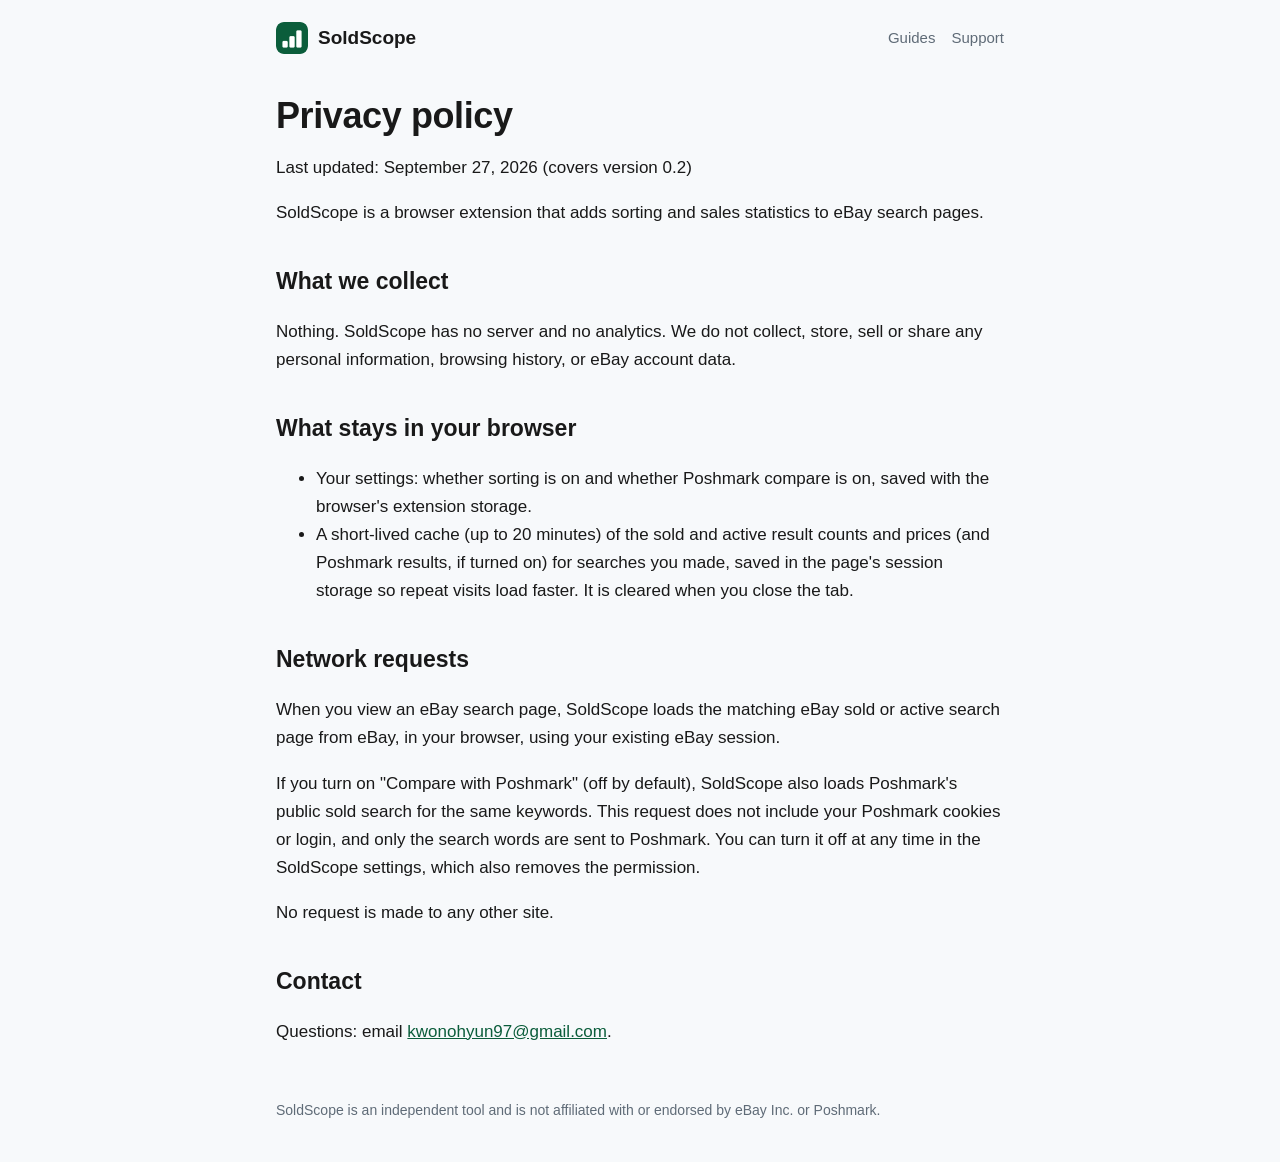
==== privacy.html @ d0a8475a "SoldScope site: home, guides, privacy policy" ====
<!doctype html>
<html lang="en">
<head>
  <meta charset="utf-8">
  <meta name="viewport" content="width=device-width, initial-scale=1">
  <title>SoldScope privacy policy</title>
  <meta name="description" content="SoldScope collects no personal data. It has no server and runs entirely in your browser.">
  <link rel="canonical" href="https://soldscopeapp.github.io/privacy.html">
  <link rel="icon" href="img/icon128.png">
  <link rel="stylesheet" href="style.css">
</head>
<body>
<header>
  <a class="brand" href="./"><img src="img/icon128.png" alt="">SoldScope</a>
  <nav><a href="guides/sort-ebay-by-most-sold.html">Guides</a><a href="./#support">Support</a></nav>
</header>
<main>
  <h1>Privacy policy</h1>
  <p>Last updated: September 27, 2026 (covers version 0.2)</p>
  <p>SoldScope is a browser extension that adds sorting and sales statistics to eBay search pages.</p>
  <h2>What we collect</h2>
  <p>Nothing. SoldScope has no server and no analytics. We do not collect, store, sell or share any personal information, browsing history, or eBay account data.</p>
  <h2>What stays in your browser</h2>
  <ul>
  <li>Your settings: whether sorting is on and whether Poshmark compare is on, saved with the browser&#x27;s extension storage.</li>
  <li>A short-lived cache (up to 20 minutes) of the sold and active result counts and prices (and Poshmark results, if turned on) for searches you made, saved in the page&#x27;s session storage so repeat visits load faster. It is cleared when you close the tab.</li>
  </ul>
  <h2>Network requests</h2>
  <p>When you view an eBay search page, SoldScope loads the matching eBay sold or active search page from eBay, in your browser, using your existing eBay session.</p>
  <p>If you turn on &quot;Compare with Poshmark&quot; (off by default), SoldScope also loads Poshmark&#x27;s public sold search for the same keywords. This request does not include your Poshmark cookies or login, and only the search words are sent to Poshmark. You can turn it off at any time in the SoldScope settings, which also removes the permission.</p>
  <p>No request is made to any other site.</p>
  <h2>Contact</h2>
  <p>Questions: email <a href="mailto:kwonohyun97@gmail.com?subject=SoldScope">kwonohyun97@gmail.com</a>.</p>
</main>
<footer>SoldScope is an independent tool and is not affiliated with or endorsed by eBay Inc. or Poshmark.</footer>
</body>
</html>
---- style.css ----
:root {
  --green: #0b5d3b;
  --green-2: #0f7a4f;
  --ink: #191919;
  --muted: #5f6b77;
  --line: #e5e8ec;
  --bg: #f7f9fb;
  --card: #ffffff;
}
@media (prefers-color-scheme: dark) {
  :root:not([data-theme="light"]) {
    --green: #4fc28a;
    --green-2: #3aa874;
    --ink: #e8ecef;
    --muted: #a3adb7;
    --line: #2c3238;
    --bg: #121518;
    --card: #1a1e22;
  }
}
* { box-sizing: border-box; }
body {
  margin: 0;
  background: var(--bg);
  color: var(--ink);
  font: 17px/1.65 -apple-system, "Segoe UI", Roboto, Arial, sans-serif;
}
a { color: var(--green); }
header, main, footer { max-width: 760px; margin: 0 auto; padding: 0 16px; }
header { display: flex; align-items: center; justify-content: space-between; padding-top: 22px; padding-bottom: 22px; }
.brand { display: flex; align-items: center; gap: 10px; font-weight: 700; color: var(--ink); text-decoration: none; font-size: 19px; }
.brand img { width: 32px; height: 32px; border-radius: 8px; }
nav a { margin-left: 16px; font-size: 15px; color: var(--muted); text-decoration: none; }
nav a:hover { color: var(--green); }
h1 { font-size: 36px; line-height: 1.2; margin: 18px 0 12px; letter-spacing: -0.4px; }
h2 { font-size: 23px; margin: 36px 0 8px; }
h3 { font-size: 18px; margin: 24px 0 6px; }
p.lede { font-size: 20px; color: var(--muted); margin-top: 0; }
.btn {
  display: inline-block; padding: 12px 22px; border-radius: 999px; background: var(--green); color: #fff;
  text-decoration: none; font-weight: 700; margin: 8px 0 4px;
}
.btn:hover { background: var(--green-2); }
.card { background: var(--card); border: 1px solid var(--line); border-radius: 14px; padding: 18px 20px; margin: 16px 0; }
.shot { width: 100%; border-radius: 12px; border: 1px solid var(--line); margin: 18px 0; }
code, .formula {
  background: var(--card); border: 1px solid var(--line); border-radius: 8px; padding: 2px 7px; font-size: 15px;
}
.formula { display: block; padding: 12px 16px; font-size: 17px; margin: 12px 0; }
table { width: 100%; border-collapse: collapse; margin: 12px 0; font-size: 16px; }
th, td { text-align: left; padding: 8px 10px; border-bottom: 1px solid var(--line); }
.note { font-size: 14px; color: var(--muted); }
footer { padding-top: 36px; padding-bottom: 40px; color: var(--muted); font-size: 14px; }
@media (max-width: 560px) {
  h1 { font-size: 29px; }
  nav a { margin-left: 10px; }
}
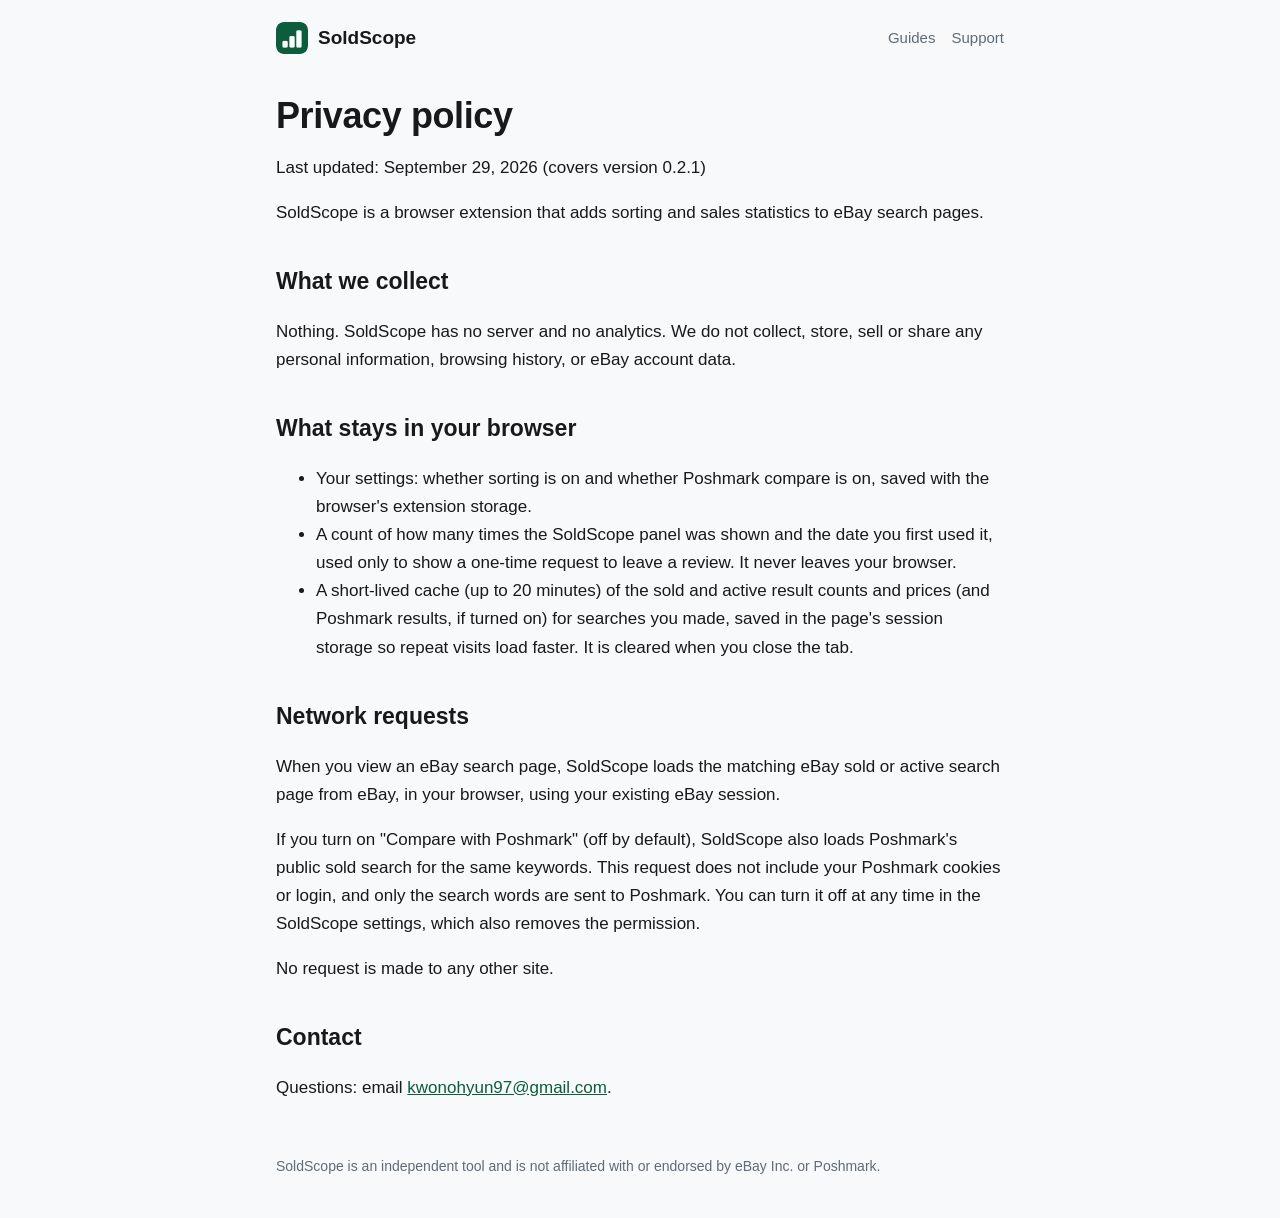
==== commit d23d92ab: "Privacy policy: mention local review-prompt counter (v0.2.1)" ====
--- a/privacy.html
+++ b/privacy.html
@@ -16,13 +16,14 @@
 </header>
 <main>
   <h1>Privacy policy</h1>
-  <p>Last updated: September 27, 2026 (covers version 0.2)</p>
+  <p>Last updated: September 29, 2026 (covers version 0.2.1)</p>
   <p>SoldScope is a browser extension that adds sorting and sales statistics to eBay search pages.</p>
   <h2>What we collect</h2>
   <p>Nothing. SoldScope has no server and no analytics. We do not collect, store, sell or share any personal information, browsing history, or eBay account data.</p>
   <h2>What stays in your browser</h2>
   <ul>
   <li>Your settings: whether sorting is on and whether Poshmark compare is on, saved with the browser&#x27;s extension storage.</li>
+  <li>A count of how many times the SoldScope panel was shown and the date you first used it, used only to show a one-time request to leave a review. It never leaves your browser.</li>
   <li>A short-lived cache (up to 20 minutes) of the sold and active result counts and prices (and Poshmark results, if turned on) for searches you made, saved in the page&#x27;s session storage so repeat visits load faster. It is cleared when you close the tab.</li>
   </ul>
   <h2>Network requests</h2>
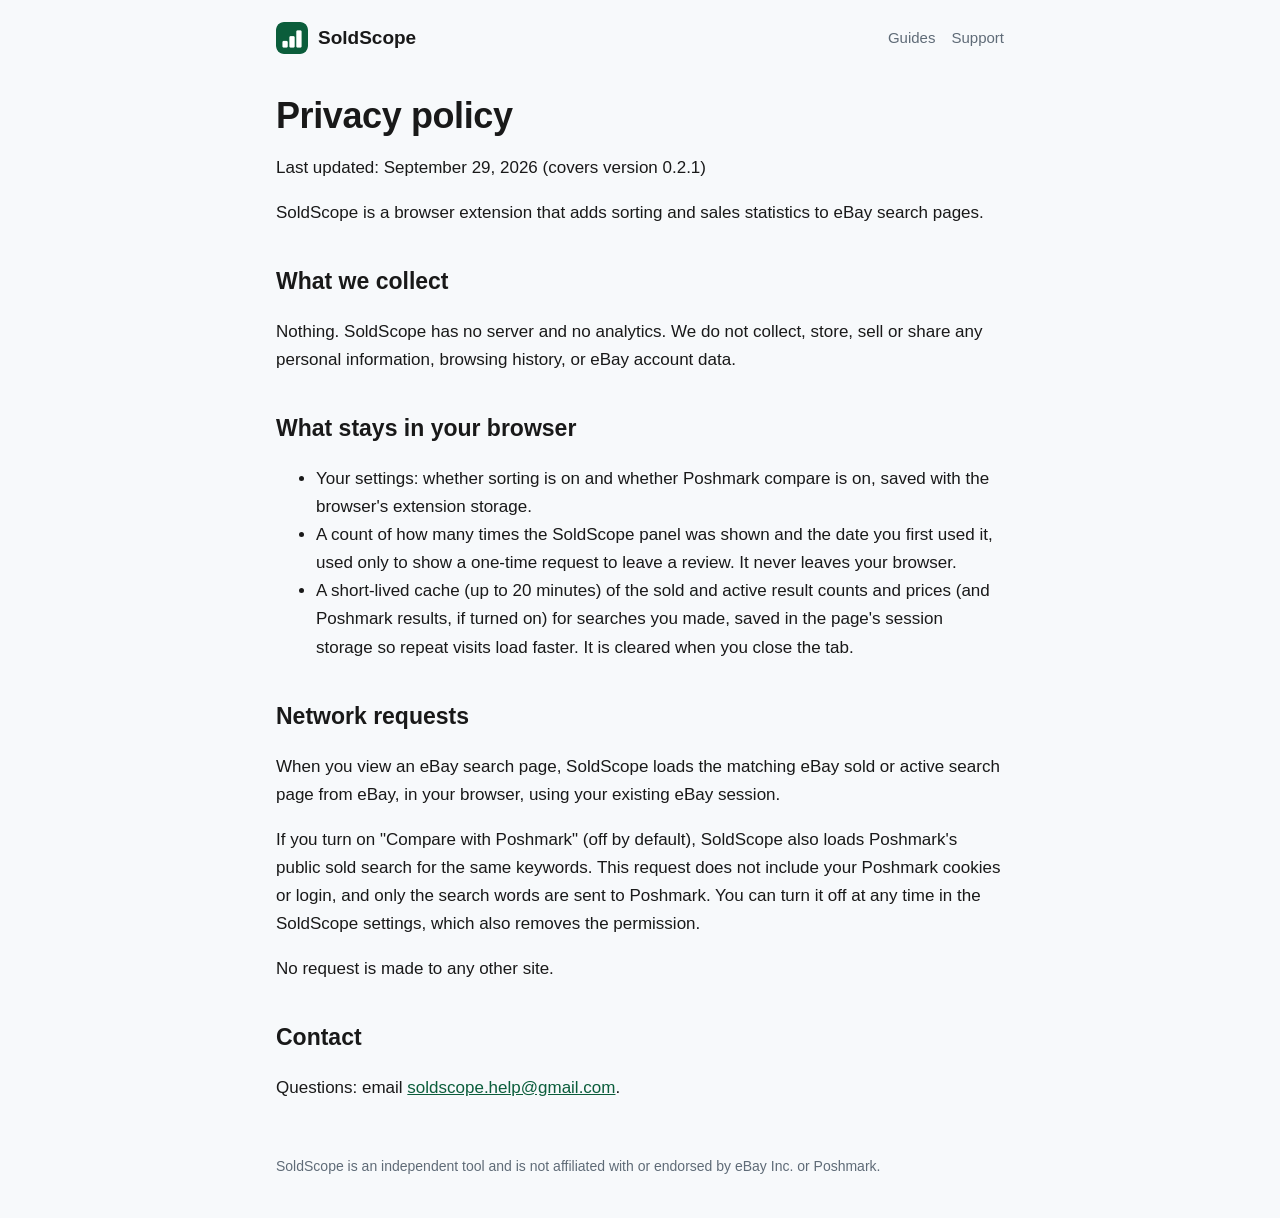
==== commit 9df6d3cf: "Support email: soldscope.help@gmail.com" ====
--- a/privacy.html
+++ b/privacy.html
@@ -31,7 +31,7 @@
   <p>If you turn on &quot;Compare with Poshmark&quot; (off by default), SoldScope also loads Poshmark&#x27;s public sold search for the same keywords. This request does not include your Poshmark cookies or login, and only the search words are sent to Poshmark. You can turn it off at any time in the SoldScope settings, which also removes the permission.</p>
   <p>No request is made to any other site.</p>
   <h2>Contact</h2>
-  <p>Questions: email <a href="mailto:kwonohyun97@gmail.com?subject=SoldScope">kwonohyun97@gmail.com</a>.</p>
+  <p>Questions: email <a href="mailto:soldscope.help@gmail.com?subject=SoldScope">soldscope.help@gmail.com</a>.</p>
 </main>
 <footer>SoldScope is an independent tool and is not affiliated with or endorsed by eBay Inc. or Poshmark.</footer>
 </body>
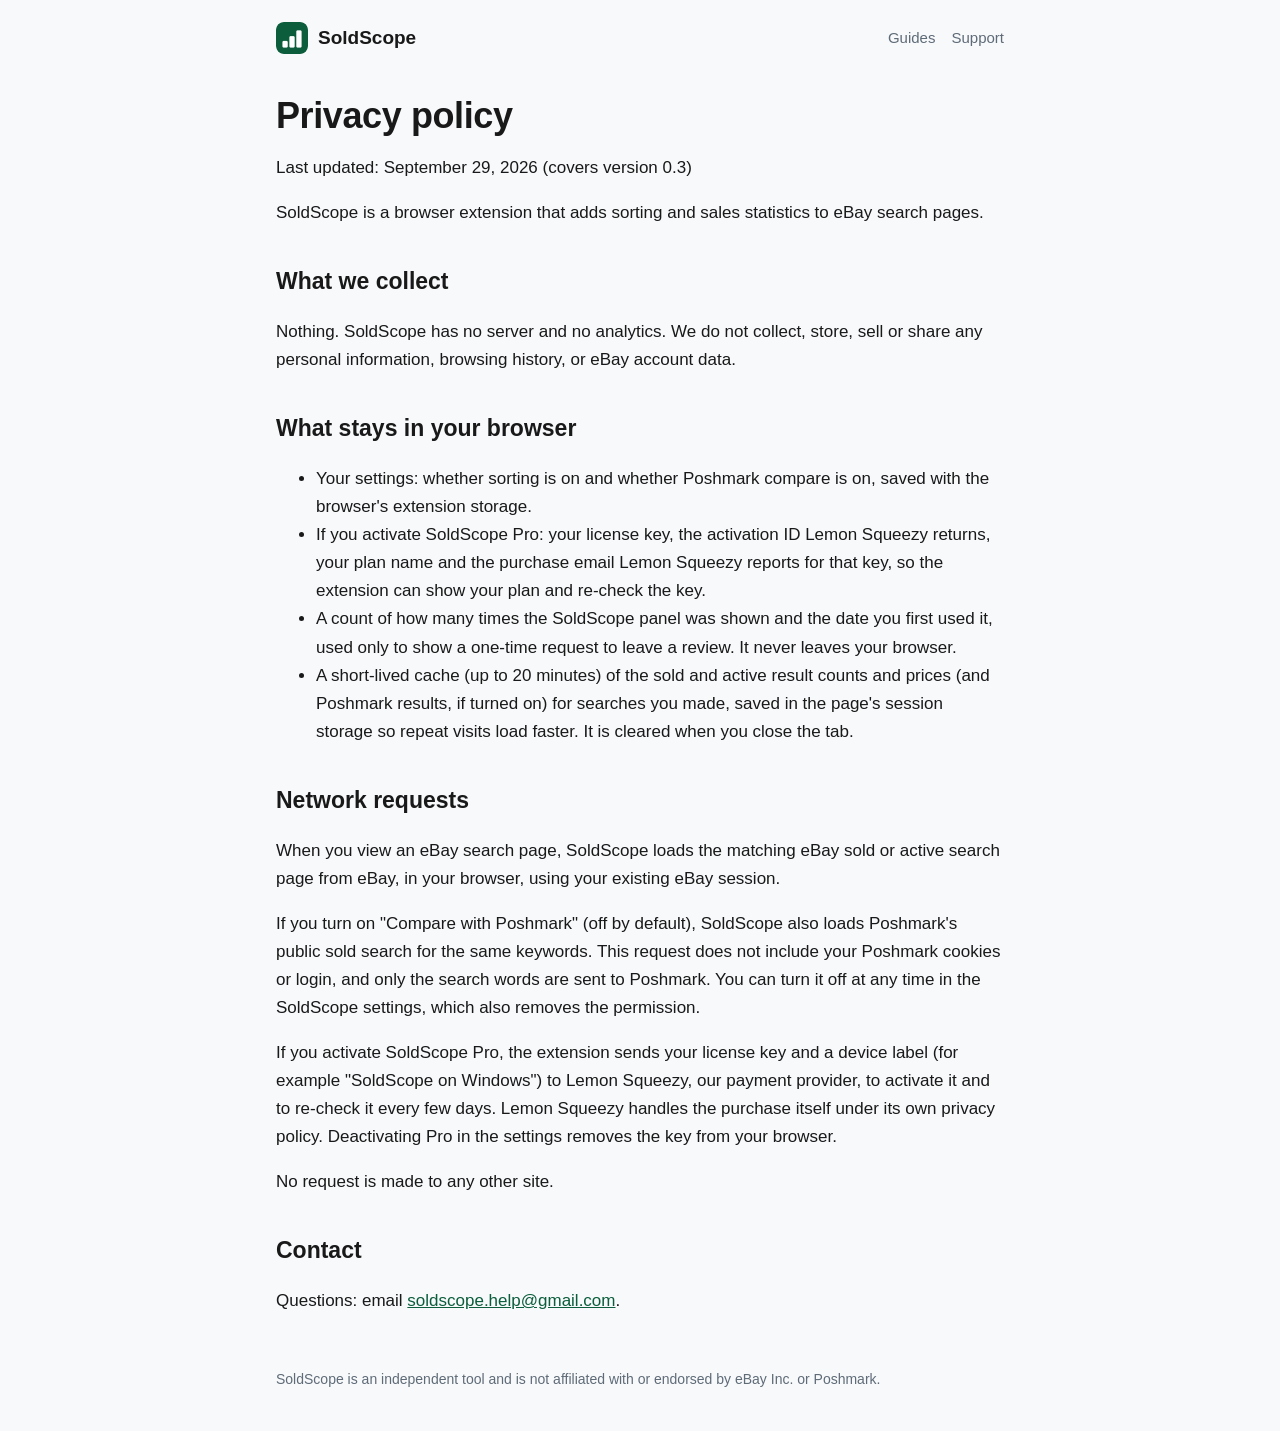
==== commit 4cfd2a67: "Card grade comps guide, item page links, Pro grades" ====
--- a/privacy.html
+++ b/privacy.html
@@ -16,19 +16,21 @@
 </header>
 <main>
   <h1>Privacy policy</h1>
-  <p>Last updated: September 29, 2026 (covers version 0.2.1)</p>
+  <p>Last updated: September 29, 2026 (covers version 0.3)</p>
   <p>SoldScope is a browser extension that adds sorting and sales statistics to eBay search pages.</p>
   <h2>What we collect</h2>
   <p>Nothing. SoldScope has no server and no analytics. We do not collect, store, sell or share any personal information, browsing history, or eBay account data.</p>
   <h2>What stays in your browser</h2>
   <ul>
   <li>Your settings: whether sorting is on and whether Poshmark compare is on, saved with the browser&#x27;s extension storage.</li>
+  <li>If you activate SoldScope Pro: your license key, the activation ID Lemon Squeezy returns, your plan name and the purchase email Lemon Squeezy reports for that key, so the extension can show your plan and re-check the key.</li>
   <li>A count of how many times the SoldScope panel was shown and the date you first used it, used only to show a one-time request to leave a review. It never leaves your browser.</li>
   <li>A short-lived cache (up to 20 minutes) of the sold and active result counts and prices (and Poshmark results, if turned on) for searches you made, saved in the page&#x27;s session storage so repeat visits load faster. It is cleared when you close the tab.</li>
   </ul>
   <h2>Network requests</h2>
   <p>When you view an eBay search page, SoldScope loads the matching eBay sold or active search page from eBay, in your browser, using your existing eBay session.</p>
   <p>If you turn on &quot;Compare with Poshmark&quot; (off by default), SoldScope also loads Poshmark&#x27;s public sold search for the same keywords. This request does not include your Poshmark cookies or login, and only the search words are sent to Poshmark. You can turn it off at any time in the SoldScope settings, which also removes the permission.</p>
+  <p>If you activate SoldScope Pro, the extension sends your license key and a device label (for example &quot;SoldScope on Windows&quot;) to Lemon Squeezy, our payment provider, to activate it and to re-check it every few days. Lemon Squeezy handles the purchase itself under its own privacy policy. Deactivating Pro in the settings removes the key from your browser.</p>
   <p>No request is made to any other site.</p>
   <h2>Contact</h2>
   <p>Questions: email <a href="mailto:soldscope.help@gmail.com?subject=SoldScope">soldscope.help@gmail.com</a>.</p>
